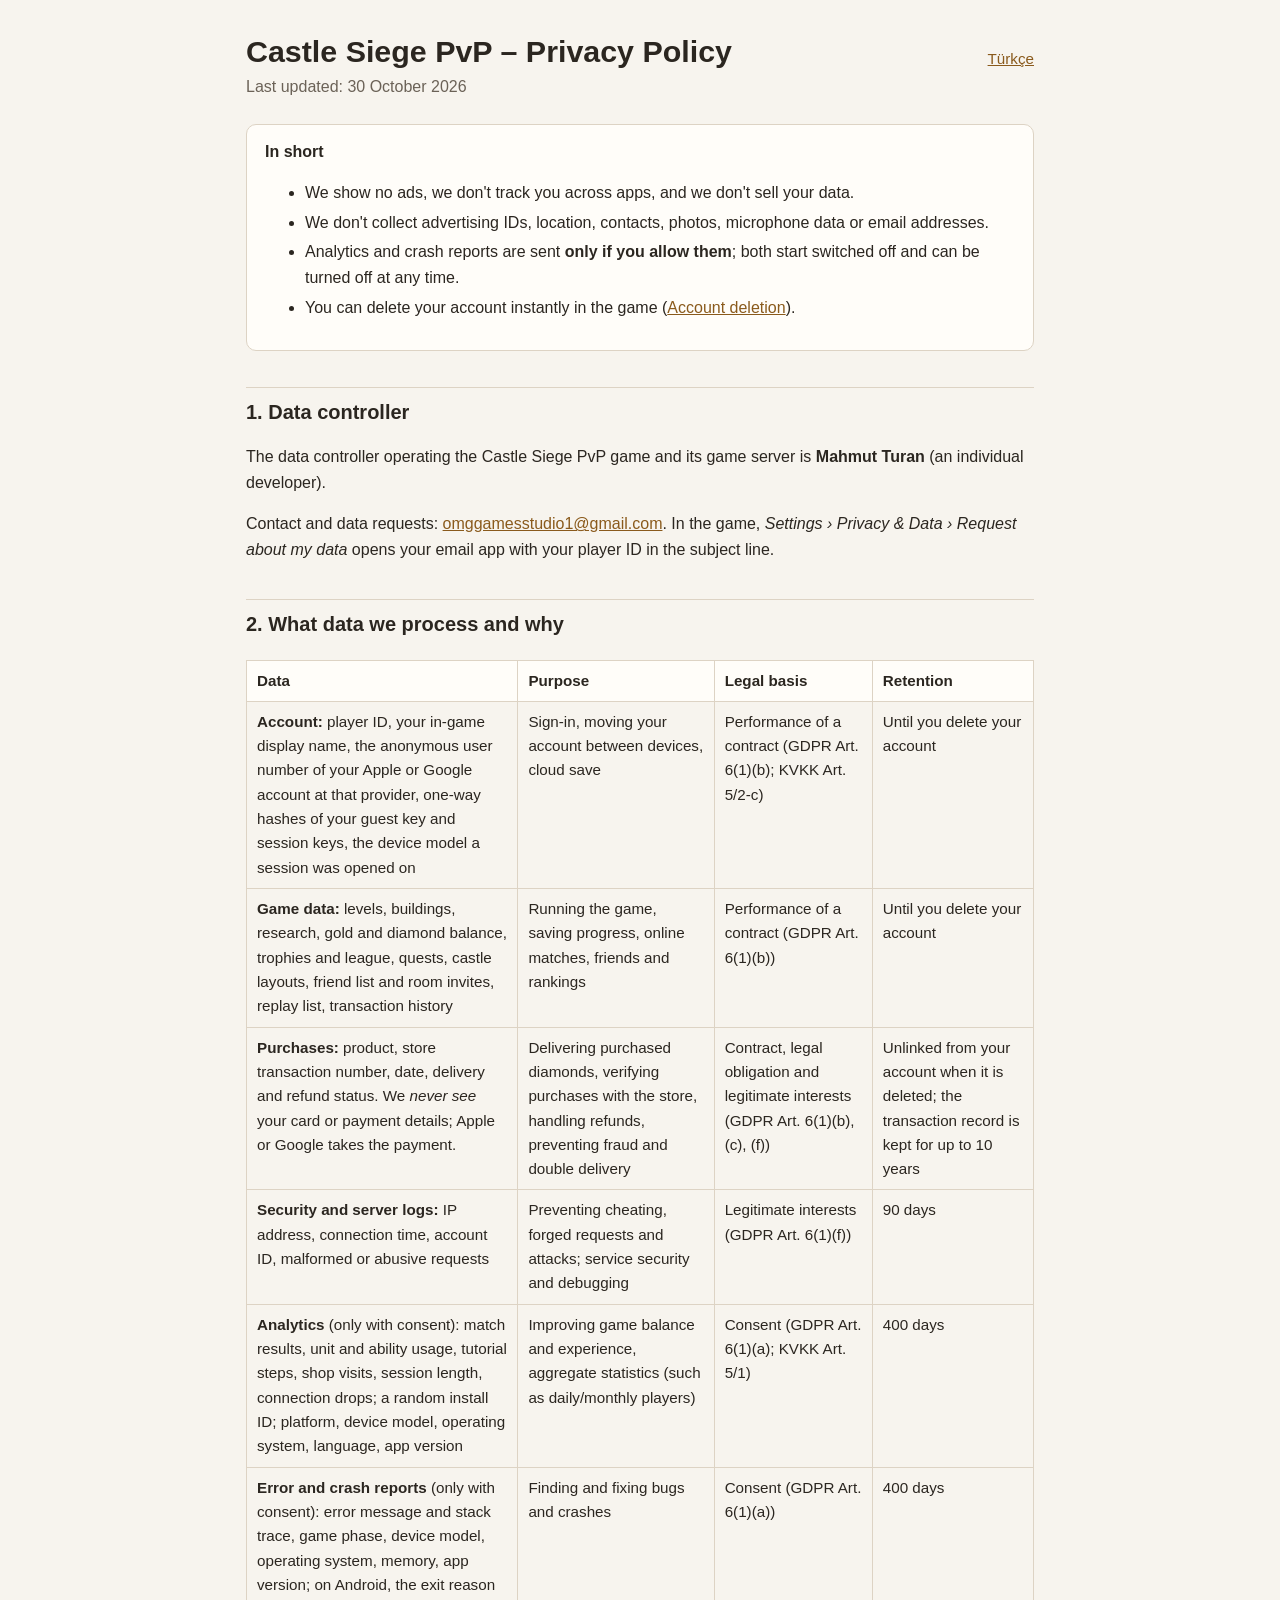
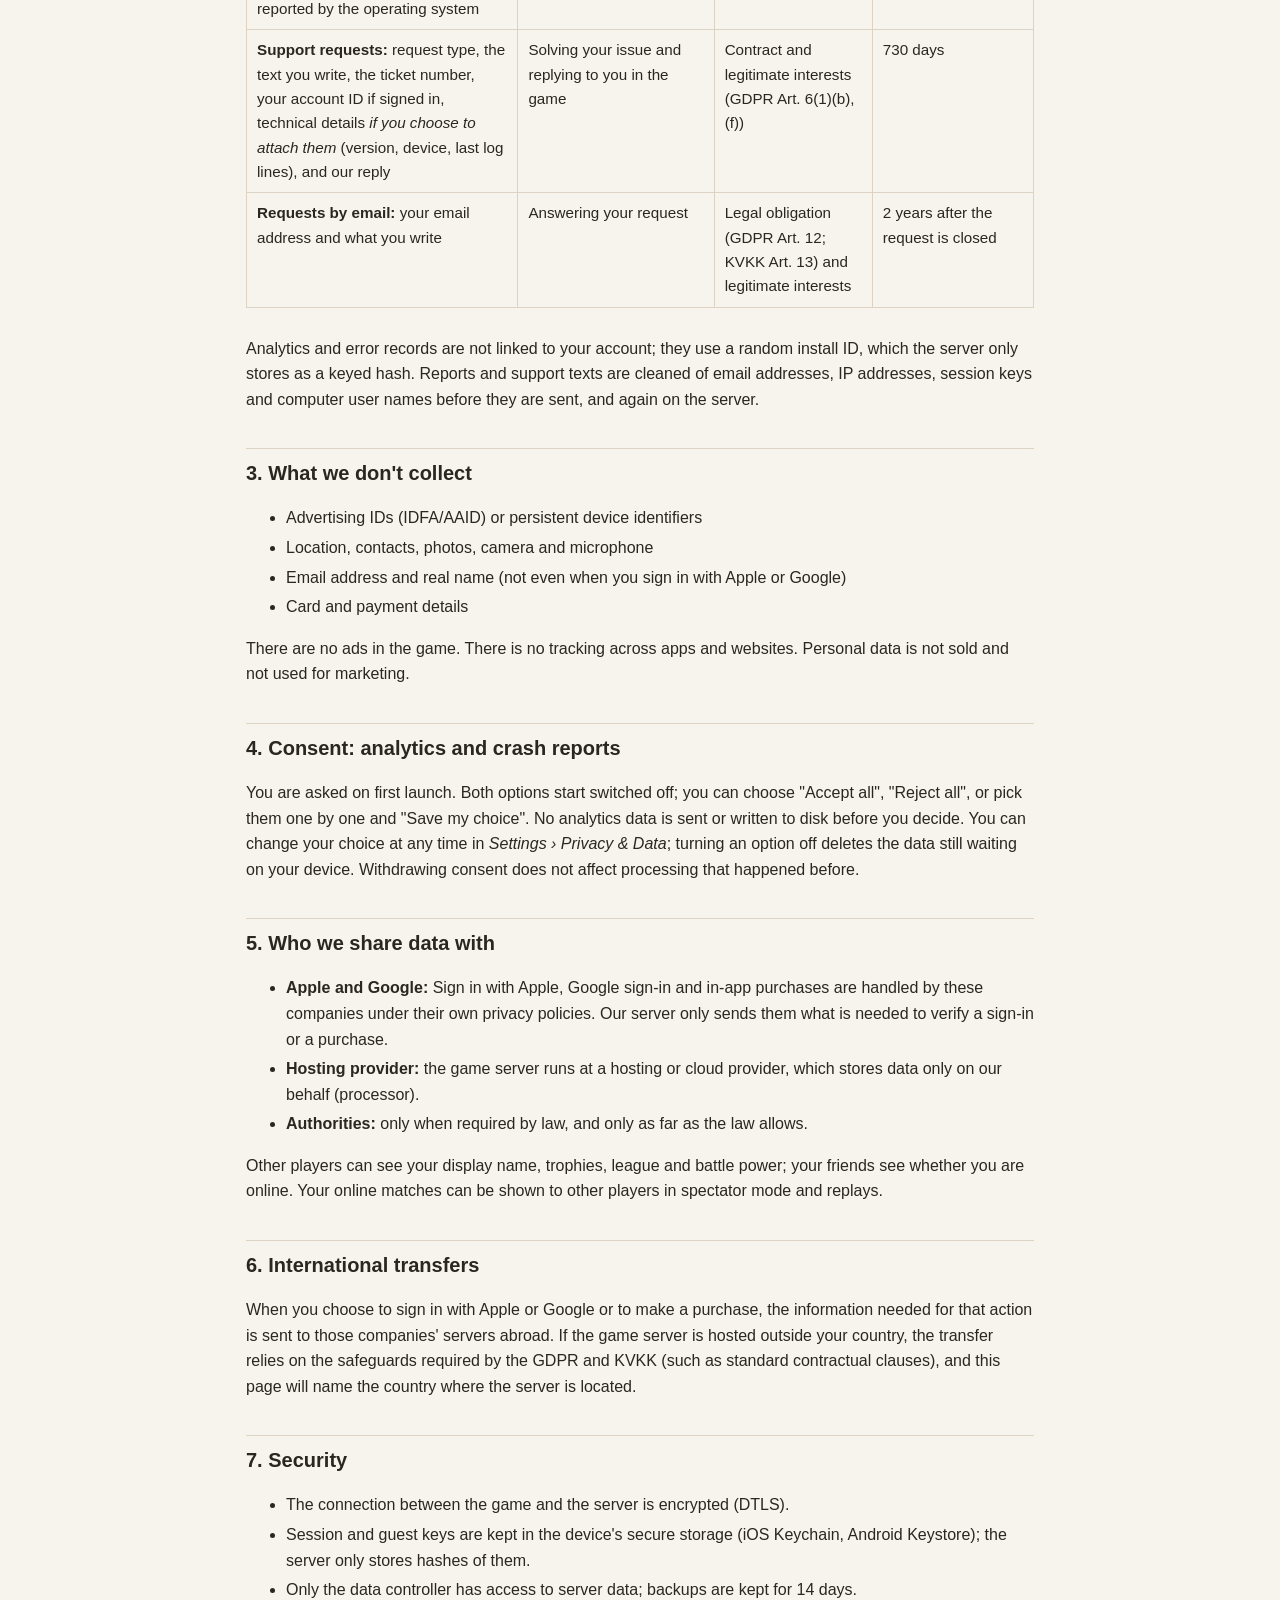
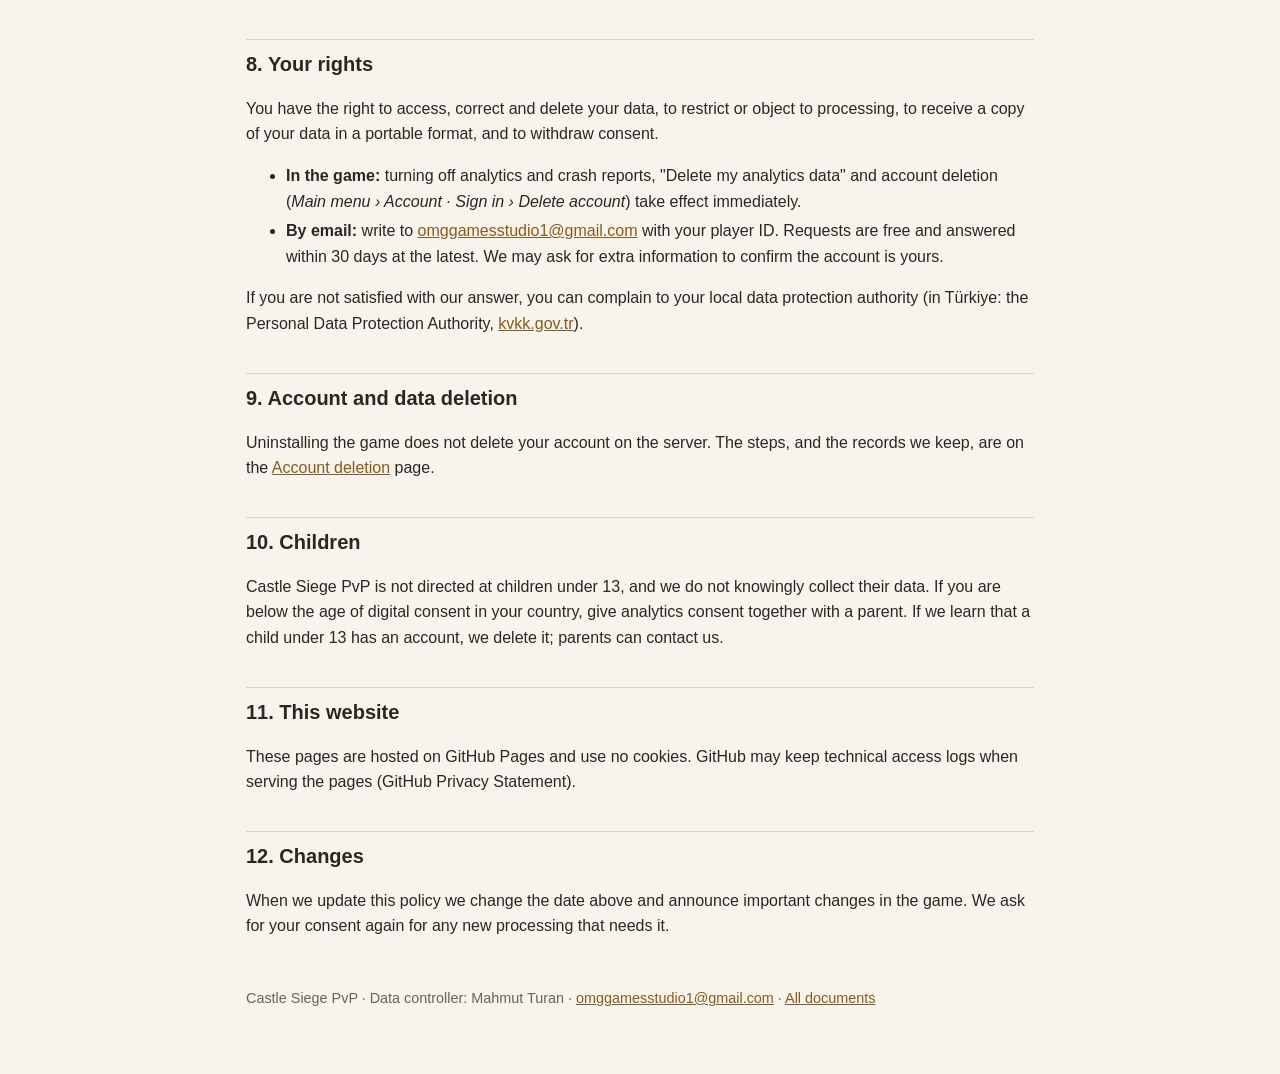
==== privacy-en.html @ 40e00cad "Castle Siege PvP gizlilik politikası, KVKK aydınlatma metni ve hesap silme sayfası Co-Authored-By: C" ====
<!doctype html>
<html lang="en">
<head>
<meta charset="utf-8">
<meta name="viewport" content="width=device-width, initial-scale=1">
<title>Castle Siege PvP – Privacy Policy</title>
<link rel="stylesheet" href="style.css">
</head>
<body>
<main>
<p class="lang"><a href="privacy.html" hreflang="tr">Türkçe</a></p>
<h1>Castle Siege PvP – Privacy Policy</h1>
<p class="meta">Last updated: 30 October 2026</p>

<div class="card">
<strong>In short</strong>
<ul>
<li>We show no ads, we don't track you across apps, and we don't sell your data.</li>
<li>We don't collect advertising IDs, location, contacts, photos, microphone data or email addresses.</li>
<li>Analytics and crash reports are sent <strong>only if you allow them</strong>; both start switched off and can be turned off at any time.</li>
<li>You can delete your account instantly in the game (<a href="delete-account.html#en">Account deletion</a>).</li>
</ul>
</div>

<h2>1. Data controller</h2>
<p>The data controller operating the Castle Siege PvP game and its game server is <strong>Mahmut Turan</strong> (an individual developer).</p>
<p>Contact and data requests: <a href="mailto:omggamesstudio1@gmail.com">omggamesstudio1@gmail.com</a>.
In the game, <em>Settings › Privacy &amp; Data › Request about my data</em> opens your email app with your player ID in the subject line.</p>

<h2>2. What data we process and why</h2>
<div class="table-wrap">
<table>
<tr><th>Data</th><th>Purpose</th><th>Legal basis</th><th>Retention</th></tr>
<tr>
<td><strong>Account:</strong> player ID, your in-game display name, the anonymous user number of your Apple or Google account at that provider, one-way hashes of your guest key and session keys, the device model a session was opened on</td>
<td>Sign-in, moving your account between devices, cloud save</td>
<td>Performance of a contract (GDPR Art. 6(1)(b); KVKK Art. 5/2-c)</td>
<td>Until you delete your account</td>
</tr>
<tr>
<td><strong>Game data:</strong> levels, buildings, research, gold and diamond balance, trophies and league, quests, castle layouts, friend list and room invites, replay list, transaction history</td>
<td>Running the game, saving progress, online matches, friends and rankings</td>
<td>Performance of a contract (GDPR Art. 6(1)(b))</td>
<td>Until you delete your account</td>
</tr>
<tr>
<td><strong>Purchases:</strong> product, store transaction number, date, delivery and refund status. We <em>never see</em> your card or payment details; Apple or Google takes the payment.</td>
<td>Delivering purchased diamonds, verifying purchases with the store, handling refunds, preventing fraud and double delivery</td>
<td>Contract, legal obligation and legitimate interests (GDPR Art. 6(1)(b), (c), (f))</td>
<td>Unlinked from your account when it is deleted; the transaction record is kept for up to 10 years</td>
</tr>
<tr>
<td><strong>Security and server logs:</strong> IP address, connection time, account ID, malformed or abusive requests</td>
<td>Preventing cheating, forged requests and attacks; service security and debugging</td>
<td>Legitimate interests (GDPR Art. 6(1)(f))</td>
<td>90 days</td>
</tr>
<tr>
<td><strong>Analytics</strong> (only with consent): match results, unit and ability usage, tutorial steps, shop visits, session length, connection drops; a random install ID; platform, device model, operating system, language, app version</td>
<td>Improving game balance and experience, aggregate statistics (such as daily/monthly players)</td>
<td>Consent (GDPR Art. 6(1)(a); KVKK Art. 5/1)</td>
<td>400 days</td>
</tr>
<tr>
<td><strong>Error and crash reports</strong> (only with consent): error message and stack trace, game phase, device model, operating system, memory, app version; on Android, the exit reason reported by the operating system</td>
<td>Finding and fixing bugs and crashes</td>
<td>Consent (GDPR Art. 6(1)(a))</td>
<td>400 days</td>
</tr>
<tr>
<td><strong>Support requests:</strong> request type, the text you write, the ticket number, your account ID if signed in, technical details <em>if you choose to attach them</em> (version, device, last log lines), and our reply</td>
<td>Solving your issue and replying to you in the game</td>
<td>Contract and legitimate interests (GDPR Art. 6(1)(b), (f))</td>
<td>730 days</td>
</tr>
<tr>
<td><strong>Requests by email:</strong> your email address and what you write</td>
<td>Answering your request</td>
<td>Legal obligation (GDPR Art. 12; KVKK Art. 13) and legitimate interests</td>
<td>2 years after the request is closed</td>
</tr>
</table>
</div>
<p>Analytics and error records are not linked to your account; they use a random install ID, which the server only stores as a keyed hash.
Reports and support texts are cleaned of email addresses, IP addresses, session keys and computer user names before they are sent, and again on the server.</p>

<h2>3. What we don't collect</h2>
<ul>
<li>Advertising IDs (IDFA/AAID) or persistent device identifiers</li>
<li>Location, contacts, photos, camera and microphone</li>
<li>Email address and real name (not even when you sign in with Apple or Google)</li>
<li>Card and payment details</li>
</ul>
<p>There are no ads in the game. There is no tracking across apps and websites. Personal data is not sold and not used for marketing.</p>

<h2>4. Consent: analytics and crash reports</h2>
<p>You are asked on first launch. Both options start switched off; you can choose "Accept all", "Reject all", or pick them one by one and "Save my choice".
No analytics data is sent or written to disk before you decide. You can change your choice at any time in <em>Settings › Privacy &amp; Data</em>;
turning an option off deletes the data still waiting on your device. Withdrawing consent does not affect processing that happened before.</p>

<h2>5. Who we share data with</h2>
<ul>
<li><strong>Apple and Google:</strong> Sign in with Apple, Google sign-in and in-app purchases are handled by these companies under their own privacy policies.
Our server only sends them what is needed to verify a sign-in or a purchase.</li>
<li><strong>Hosting provider:</strong> the game server runs at a hosting or cloud provider, which stores data only on our behalf (processor).</li>
<li><strong>Authorities:</strong> only when required by law, and only as far as the law allows.</li>
</ul>
<p>Other players can see your display name, trophies, league and battle power; your friends see whether you are online.
Your online matches can be shown to other players in spectator mode and replays.</p>

<h2>6. International transfers</h2>
<p>When you choose to sign in with Apple or Google or to make a purchase, the information needed for that action is sent to those companies' servers abroad.
If the game server is hosted outside your country, the transfer relies on the safeguards required by the GDPR and KVKK (such as standard contractual clauses), and this page will name the country where the server is located.</p>

<h2>7. Security</h2>
<ul>
<li>The connection between the game and the server is encrypted (DTLS).</li>
<li>Session and guest keys are kept in the device's secure storage (iOS Keychain, Android Keystore); the server only stores hashes of them.</li>
<li>Only the data controller has access to server data; backups are kept for 14 days.</li>
</ul>

<h2>8. Your rights</h2>
<p>You have the right to access, correct and delete your data, to restrict or object to processing, to receive a copy of your data in a portable format, and to withdraw consent.</p>
<ul>
<li><strong>In the game:</strong> turning off analytics and crash reports, "Delete my analytics data" and account deletion (<em>Main menu › Account · Sign in › Delete account</em>) take effect immediately.</li>
<li><strong>By email:</strong> write to <a href="mailto:omggamesstudio1@gmail.com">omggamesstudio1@gmail.com</a> with your player ID. Requests are free and answered within 30 days at the latest. We may ask for extra information to confirm the account is yours.</li>
</ul>
<p>If you are not satisfied with our answer, you can complain to your local data protection authority (in Türkiye: the Personal Data Protection Authority, <a href="https://www.kvkk.gov.tr">kvkk.gov.tr</a>).</p>

<h2>9. Account and data deletion</h2>
<p>Uninstalling the game does not delete your account on the server. The steps, and the records we keep, are on the <a href="delete-account.html#en">Account deletion</a> page.</p>

<h2>10. Children</h2>
<p>Castle Siege PvP is not directed at children under 13, and we do not knowingly collect their data. If you are below the age of digital consent in your country,
give analytics consent together with a parent. If we learn that a child under 13 has an account, we delete it; parents can contact us.</p>

<h2>11. This website</h2>
<p>These pages are hosted on GitHub Pages and use no cookies. GitHub may keep technical access logs when serving the pages (GitHub Privacy Statement).</p>

<h2>12. Changes</h2>
<p>When we update this policy we change the date above and announce important changes in the game. We ask for your consent again for any new processing that needs it.</p>

<footer>Castle Siege PvP · Data controller: Mahmut Turan · <a href="mailto:omggamesstudio1@gmail.com">omggamesstudio1@gmail.com</a> · <a href="index.html">All documents</a></footer>
</main>
</body>
</html>
---- style.css ----
:root {
  --bg: #f7f4ee;
  --text: #2b2620;
  --muted: #6b6257;
  --accent: #8a5a1c;
  --line: #ddd3c4;
  --card: #fffdf9;
}

@media (prefers-color-scheme: dark) {
  :root {
    --bg: #1c1915;
    --text: #ece5da;
    --muted: #b3a896;
    --accent: #e0a85a;
    --line: #3a342c;
    --card: #24201b;
  }
}

* { box-sizing: border-box; }

body {
  margin: 0;
  background: var(--bg);
  color: var(--text);
  font: 16px/1.6 -apple-system, BlinkMacSystemFont, "Segoe UI", Roboto, "Helvetica Neue", Arial, sans-serif;
}

main {
  max-width: 820px;
  margin: 0 auto;
  padding: 32px 16px 64px;
}

h1 { font-size: 1.9rem; line-height: 1.25; margin: 0 0 4px; }
h2 { font-size: 1.25rem; margin: 36px 0 8px; padding-top: 8px; border-top: 1px solid var(--line); }
h3 { font-size: 1.05rem; margin: 20px 0 6px; }
a { color: var(--accent); }
.meta { color: var(--muted); margin: 0 0 24px; }
.lang { float: right; font-size: 0.95rem; }
.card { background: var(--card); border: 1px solid var(--line); border-radius: 10px; padding: 14px 18px; margin: 16px 0; }

table { width: 100%; border-collapse: collapse; margin: 12px 0; font-size: 0.95rem; }
th, td { border: 1px solid var(--line); padding: 8px 10px; text-align: left; vertical-align: top; }
th { background: var(--card); }

.table-wrap { overflow-x: auto; }
ol li, ul li { margin: 4px 0; }
footer { margin-top: 48px; color: var(--muted); font-size: 0.9rem; }
hr { border: 0; border-top: 2px solid var(--line); margin: 56px 0 24px; }
code { background: var(--card); border: 1px solid var(--line); border-radius: 4px; padding: 0 4px; font-size: 0.92em; }
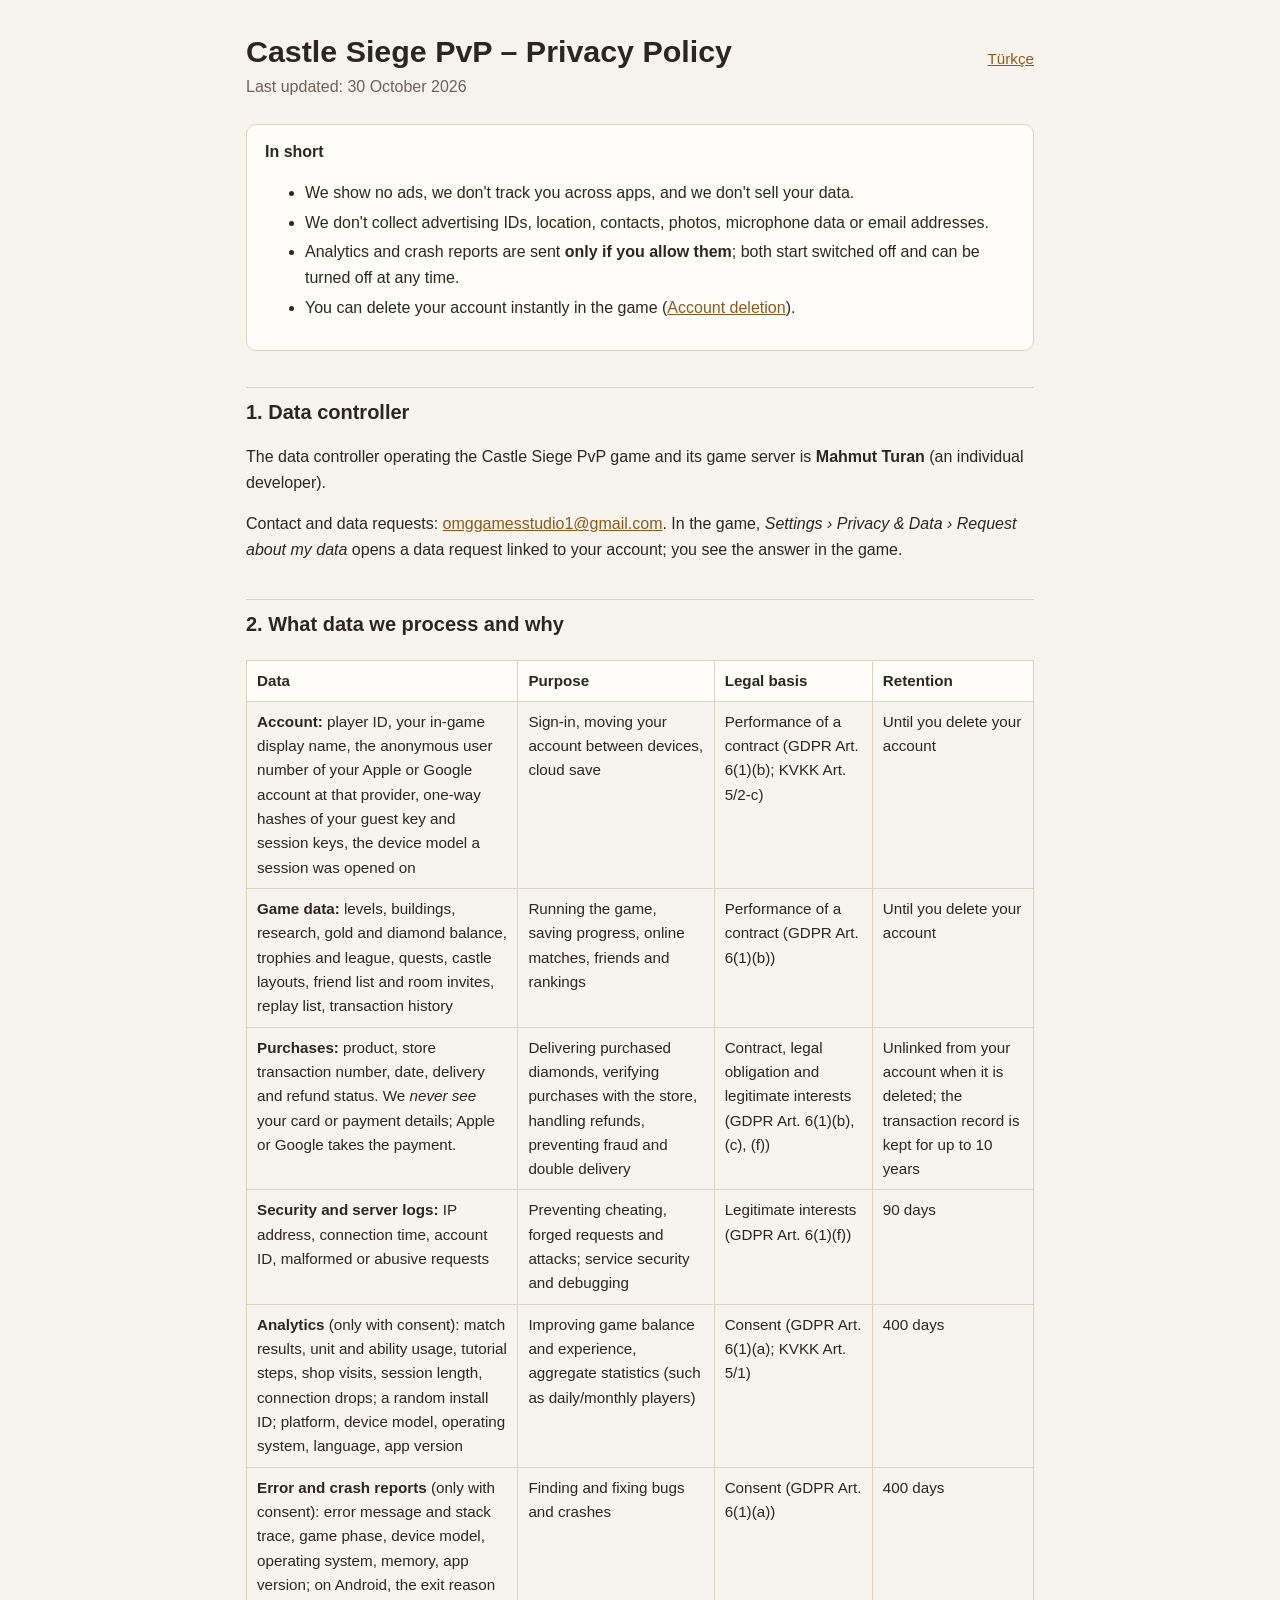
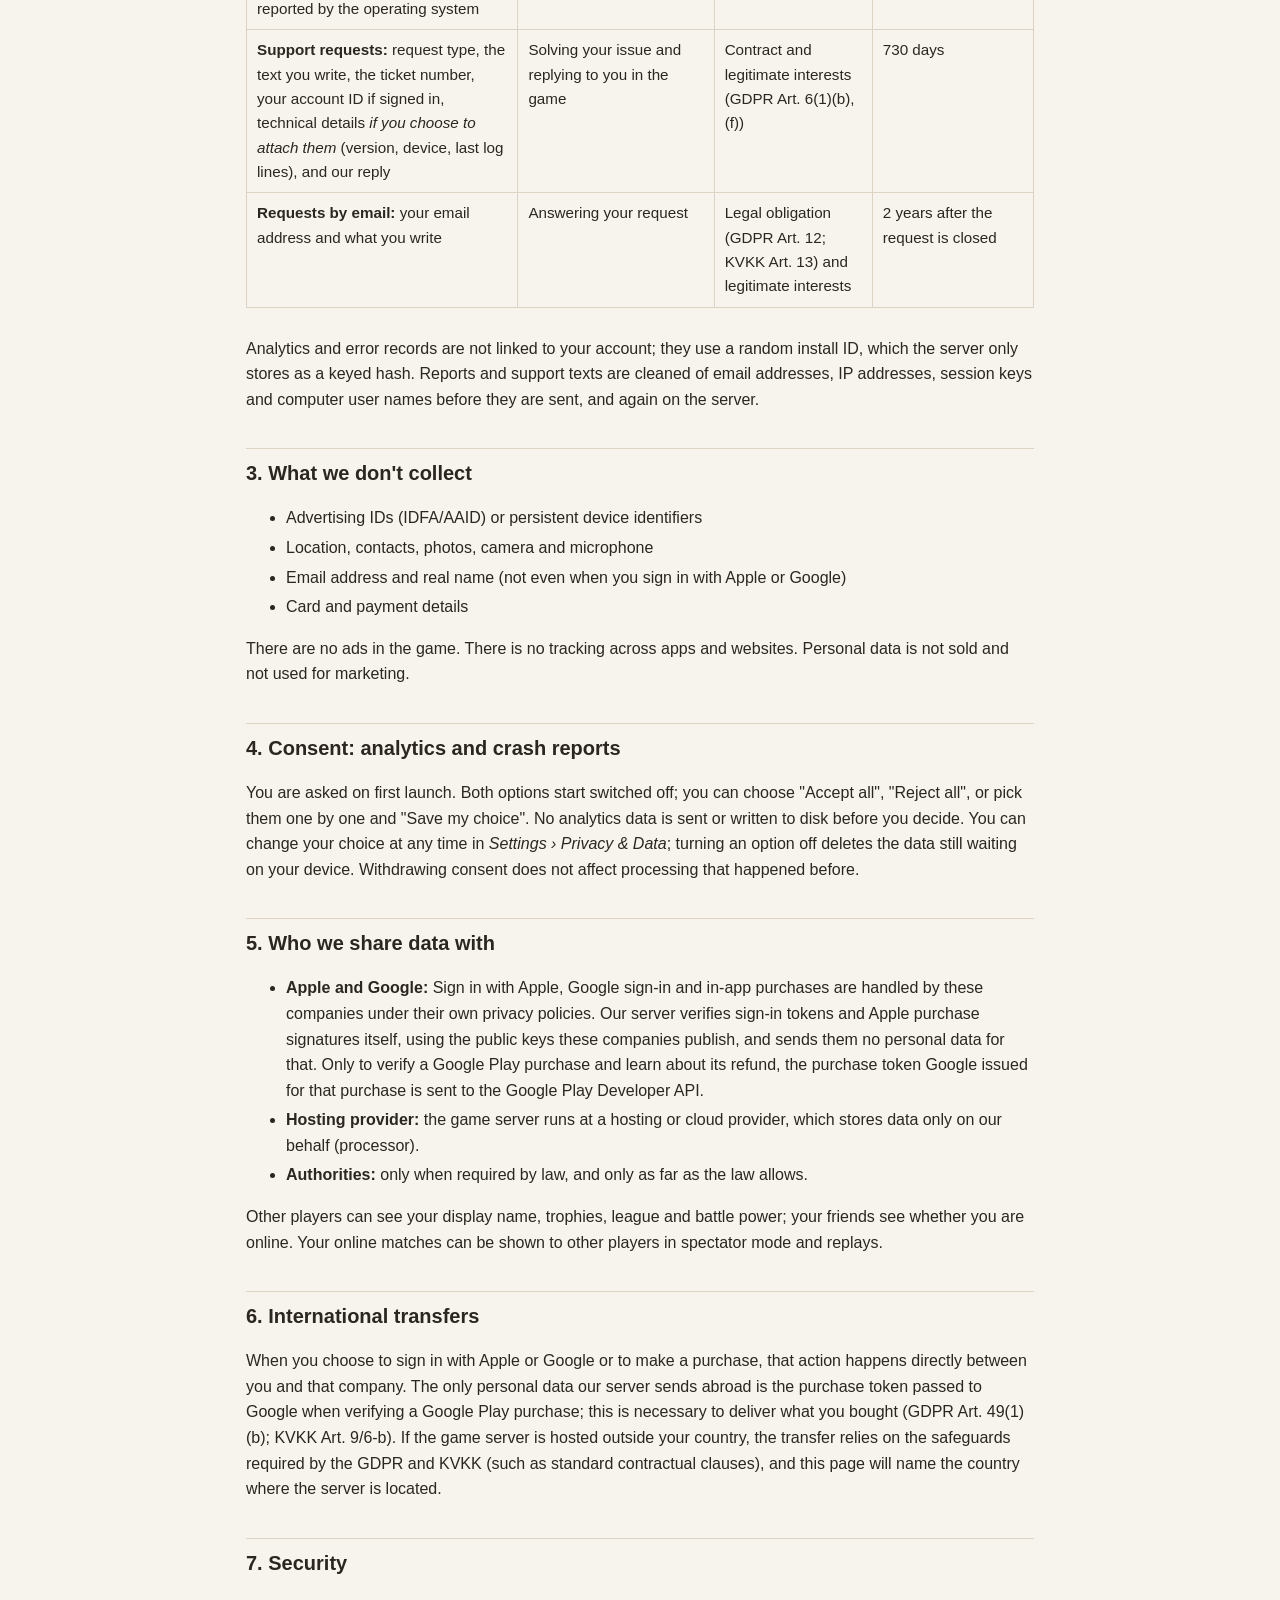
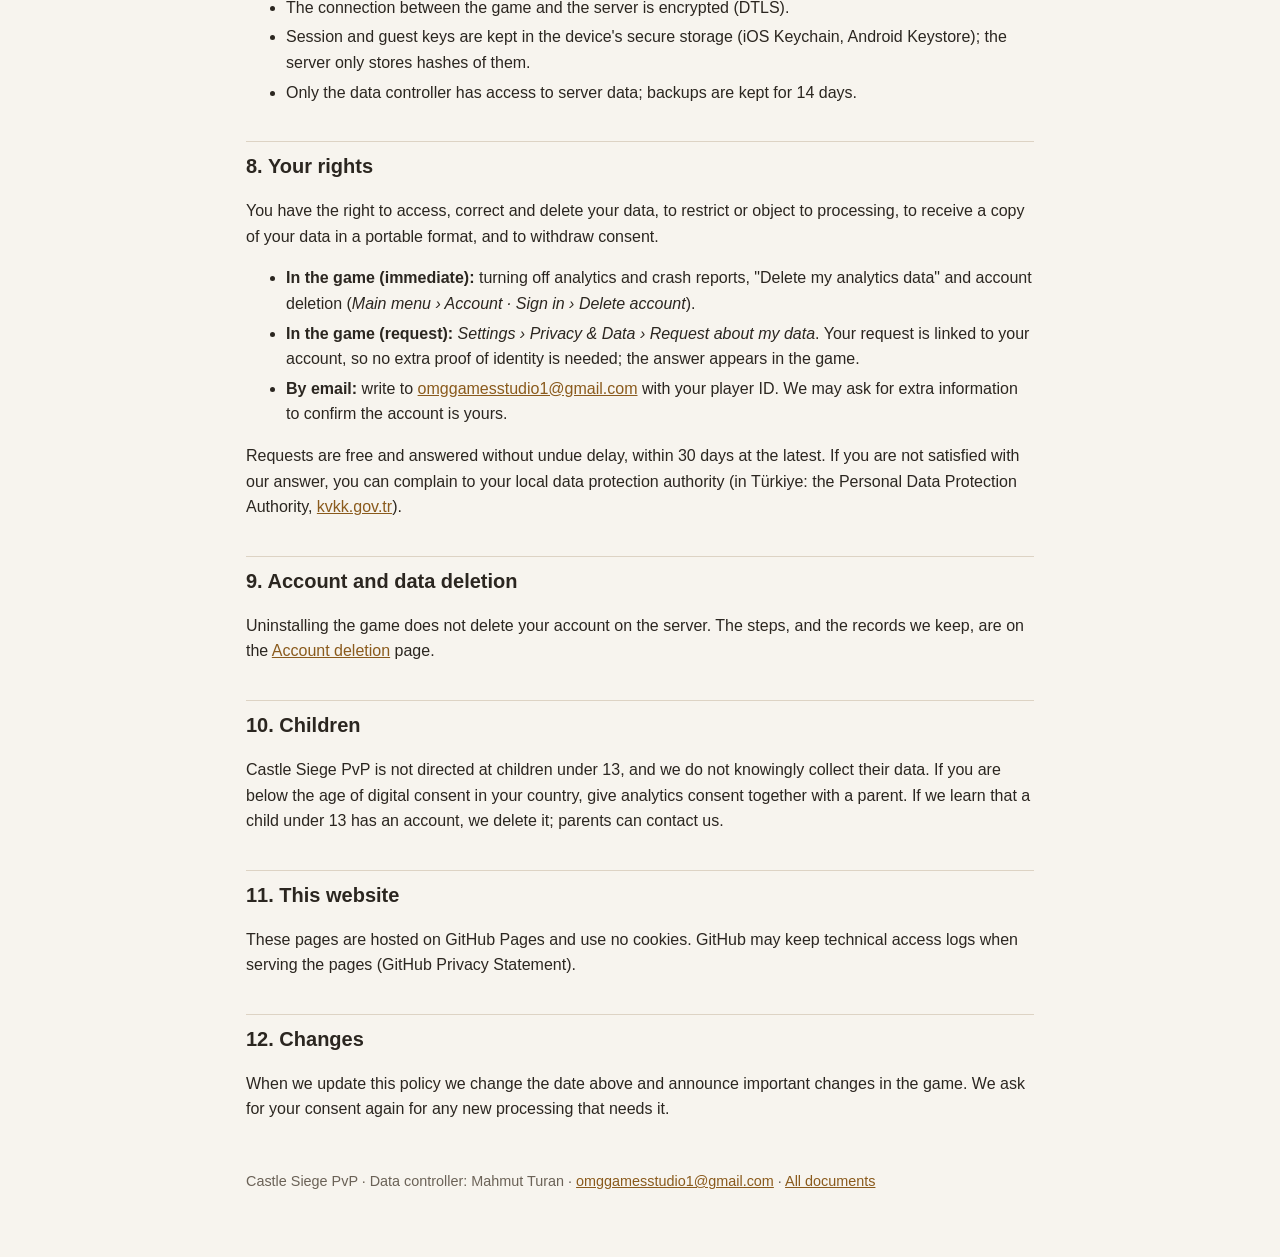
==== commit 1c8c377e: "Oyun içi KVKK başvuru yolu, Apple/Google veri aktarımının açıklanması, başvuru yöntemleri Co-Authore" ====
--- a/privacy-en.html
+++ b/privacy-en.html
@@ -25,7 +25,7 @@
 <h2>1. Data controller</h2>
 <p>The data controller operating the Castle Siege PvP game and its game server is <strong>Mahmut Turan</strong> (an individual developer).</p>
 <p>Contact and data requests: <a href="mailto:omggamesstudio1@gmail.com">omggamesstudio1@gmail.com</a>.
-In the game, <em>Settings › Privacy &amp; Data › Request about my data</em> opens your email app with your player ID in the subject line.</p>
+In the game, <em>Settings › Privacy &amp; Data › Request about my data</em> opens a data request linked to your account; you see the answer in the game.</p>
 
 <h2>2. What data we process and why</h2>
 <div class="table-wrap">
@@ -101,7 +101,8 @@
 <h2>5. Who we share data with</h2>
 <ul>
 <li><strong>Apple and Google:</strong> Sign in with Apple, Google sign-in and in-app purchases are handled by these companies under their own privacy policies.
-Our server only sends them what is needed to verify a sign-in or a purchase.</li>
+Our server verifies sign-in tokens and Apple purchase signatures itself, using the public keys these companies publish, and sends them no personal data for that.
+Only to verify a Google Play purchase and learn about its refund, the purchase token Google issued for that purchase is sent to the Google Play Developer API.</li>
 <li><strong>Hosting provider:</strong> the game server runs at a hosting or cloud provider, which stores data only on our behalf (processor).</li>
 <li><strong>Authorities:</strong> only when required by law, and only as far as the law allows.</li>
 </ul>
@@ -109,7 +110,8 @@
 Your online matches can be shown to other players in spectator mode and replays.</p>
 
 <h2>6. International transfers</h2>
-<p>When you choose to sign in with Apple or Google or to make a purchase, the information needed for that action is sent to those companies' servers abroad.
+<p>When you choose to sign in with Apple or Google or to make a purchase, that action happens directly between you and that company.
+The only personal data our server sends abroad is the purchase token passed to Google when verifying a Google Play purchase; this is necessary to deliver what you bought (GDPR Art. 49(1)(b); KVKK Art. 9/6-b).
 If the game server is hosted outside your country, the transfer relies on the safeguards required by the GDPR and KVKK (such as standard contractual clauses), and this page will name the country where the server is located.</p>
 
 <h2>7. Security</h2>
@@ -122,10 +124,11 @@
 <h2>8. Your rights</h2>
 <p>You have the right to access, correct and delete your data, to restrict or object to processing, to receive a copy of your data in a portable format, and to withdraw consent.</p>
 <ul>
-<li><strong>In the game:</strong> turning off analytics and crash reports, "Delete my analytics data" and account deletion (<em>Main menu › Account · Sign in › Delete account</em>) take effect immediately.</li>
-<li><strong>By email:</strong> write to <a href="mailto:omggamesstudio1@gmail.com">omggamesstudio1@gmail.com</a> with your player ID. Requests are free and answered within 30 days at the latest. We may ask for extra information to confirm the account is yours.</li>
+<li><strong>In the game (immediate):</strong> turning off analytics and crash reports, "Delete my analytics data" and account deletion (<em>Main menu › Account · Sign in › Delete account</em>).</li>
+<li><strong>In the game (request):</strong> <em>Settings › Privacy &amp; Data › Request about my data</em>. Your request is linked to your account, so no extra proof of identity is needed; the answer appears in the game.</li>
+<li><strong>By email:</strong> write to <a href="mailto:omggamesstudio1@gmail.com">omggamesstudio1@gmail.com</a> with your player ID. We may ask for extra information to confirm the account is yours.</li>
 </ul>
-<p>If you are not satisfied with our answer, you can complain to your local data protection authority (in Türkiye: the Personal Data Protection Authority, <a href="https://www.kvkk.gov.tr">kvkk.gov.tr</a>).</p>
+<p>Requests are free and answered without undue delay, within 30 days at the latest. If you are not satisfied with our answer, you can complain to your local data protection authority (in Türkiye: the Personal Data Protection Authority, <a href="https://www.kvkk.gov.tr">kvkk.gov.tr</a>).</p>
 
 <h2>9. Account and data deletion</h2>
 <p>Uninstalling the game does not delete your account on the server. The steps, and the records we keep, are on the <a href="delete-account.html#en">Account deletion</a> page.</p>
